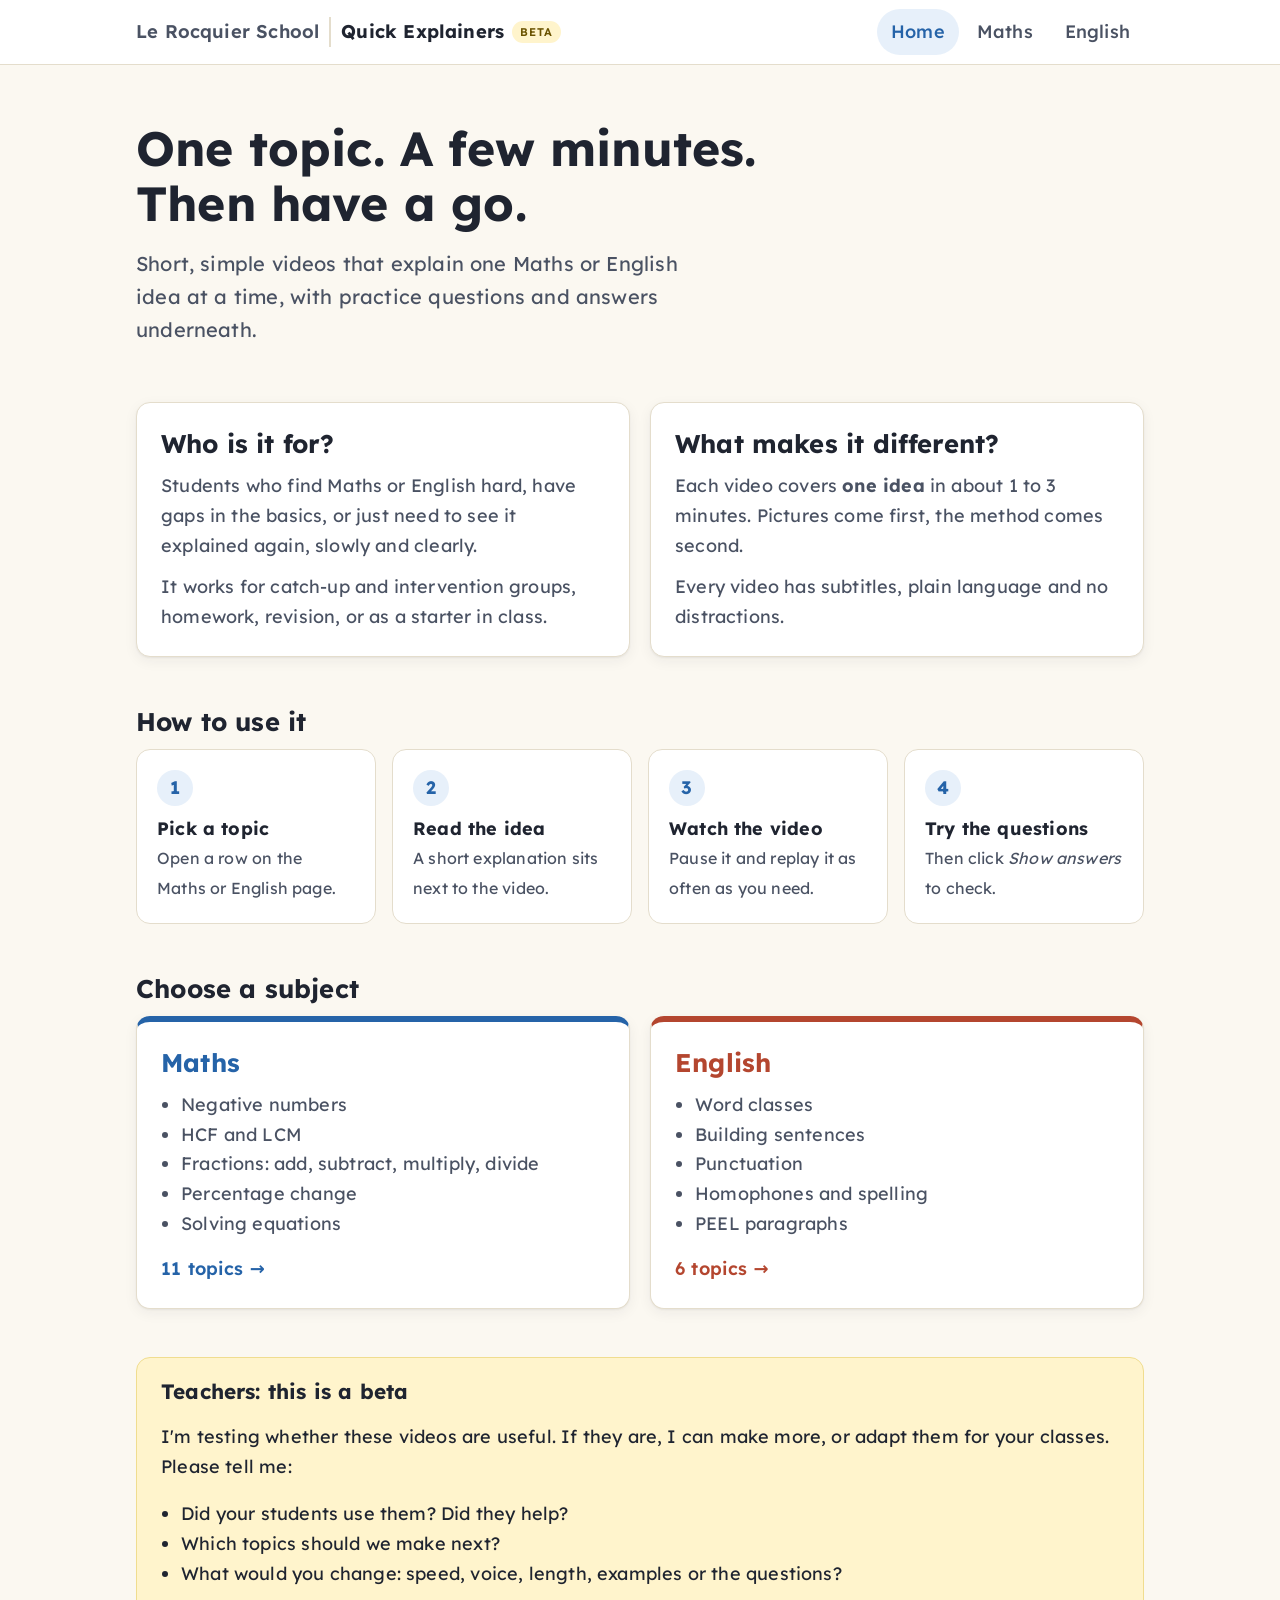
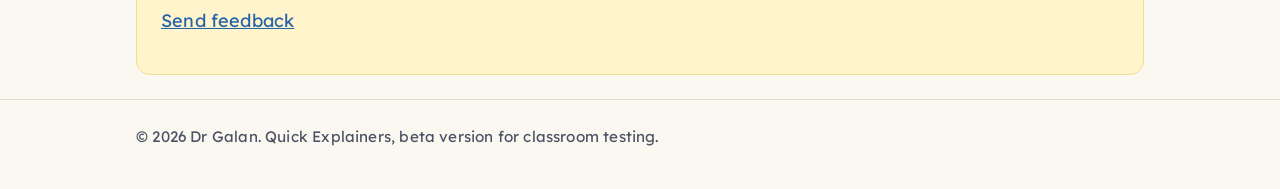
==== index.html @ a1a67efa "Add Quick Explainers beta site: home, Maths and English pages with videos Co-Authored-By: Claude Opu" ====
<!doctype html>
<html lang="en-GB">
<head>
  <meta charset="utf-8">
  <meta name="viewport" content="width=device-width, initial-scale=1">
  <title>Quick Explainers</title>
  <meta name="description" content="Short Maths and English explainer videos with practice questions, for students who need a quick, clear recap.">
  <link rel="preconnect" href="https://fonts.googleapis.com">
  <link rel="preconnect" href="https://fonts.gstatic.com" crossorigin>
  <link href="https://fonts.googleapis.com/css2?family=Lexend:wght@400;500;600;700&display=swap" rel="stylesheet">
  <link rel="stylesheet" href="css/style.css">
</head>
<body>
  <header class="site-header">
    <div class="wrap">
      <a class="brand" href="index.html"><span class="school">Le Rocquier School</span> Quick Explainers <span class="beta">Beta</span></a>
      <nav class="site-nav" aria-label="Main">
        <a href="index.html" aria-current="page">Home</a>
        <a href="maths.html">Maths</a>
        <a href="english.html">English</a>
      </nav>
    </div>
  </header>

  <main class="wrap">
    <section class="hero">
      <h1>One topic. A few minutes.<br>Then have a go.</h1>
      <p class="lead">Short, simple videos that explain one Maths or English idea at a time, with practice questions and answers underneath.</p>
    </section>

    <section aria-labelledby="who">
      <div class="cards">
        <div class="card">
          <h2 id="who">Who is it for?</h2>
          <p>Students who find Maths or English hard, have gaps in the basics, or just need to see it explained again, slowly and clearly.</p>
          <p>It works for catch-up and intervention groups, homework, revision, or as a starter in class.</p>
        </div>
        <div class="card">
          <h2>What makes it different?</h2>
          <p>Each video covers <strong>one idea</strong> in about 1 to 3 minutes. Pictures come first, the method comes second.</p>
          <p>Every video has subtitles, plain language and no distractions.</p>
        </div>
      </div>
    </section>

    <section aria-labelledby="how">
      <h2 id="how">How to use it</h2>
      <ol class="steps">
        <li><strong>Pick a topic</strong><span>Open a row on the Maths or English page.</span></li>
        <li><strong>Read the idea</strong><span>A short explanation sits next to the video.</span></li>
        <li><strong>Watch the video</strong><span>Pause it and replay it as often as you need.</span></li>
        <li><strong>Try the questions</strong><span>Then click <em>Show answers</em> to check.</span></li>
      </ol>
    </section>

    <section aria-labelledby="subjects">
      <h2 id="subjects">Choose a subject</h2>
      <div class="cards">
        <a class="card subject-card maths" href="maths.html">
          <h2>Maths</h2>
          <ul>
            <li>Negative numbers</li>
            <li>HCF and LCM</li>
            <li>Fractions: add, subtract, multiply, divide</li>
            <li>Percentage change</li>
            <li>Solving equations</li>
          </ul>
          <span class="go">11 topics →</span>
        </a>
        <a class="card subject-card english" href="english.html">
          <h2>English</h2>
          <ul>
            <li>Word classes</li>
            <li>Building sentences</li>
            <li>Punctuation</li>
            <li>Homophones and spelling</li>
            <li>PEEL paragraphs</li>
          </ul>
          <span class="go">6 topics →</span>
        </a>
      </div>
    </section>

    <section aria-labelledby="beta">
      <div class="callout">
        <h2 id="beta">Teachers: this is a beta</h2>
        <p>I'm testing whether these videos are useful. If they are, I can make more, or adapt them for your classes. Please tell me:</p>
        <ul>
          <li>Did your students use them? Did they help?</li>
          <li>Which topics should we make next?</li>
          <li>What would you change: speed, voice, length, examples or the questions?</li>
        </ul>
        <p><a href="mailto:j.galan@lrs.sch.je?subject=Quick%20Explainers%20feedback">Send feedback</a></p>
      </div>
    </section>
  </main>

  <footer class="site-footer">
    <div class="wrap">&copy; <span id="year">2026</span> Dr Galan. Quick Explainers, beta version for classroom testing.</div>
  </footer>
</body>
</html>
---- css/style.css ----
/* ---------- Design tokens ---------- */
:root {
  --bg: #fbf8f1;            /* warm cream: easier on the eyes than pure white */
  --surface: #ffffff;
  --ink: #1f2430;
  --ink-soft: #4a5263;
  --line: #e4ddcc;
  --maths: #2563a8;
  --maths-tint: #e7f0fa;
  --english: #b4462f;
  --english-tint: #fbebe6;
  --accent: var(--maths);
  --accent-tint: var(--maths-tint);
  --good: #2f7d4f;
  --good-tint: #e5f4ea;
  --remember: #fff4cc;
  --radius: 14px;
  --shadow: 0 1px 2px rgba(31, 36, 48, .06), 0 4px 14px rgba(31, 36, 48, .06);
  --font: "Lexend", system-ui, -apple-system, "Segoe UI", Roboto, sans-serif;
}

body.english { --accent: var(--english); --accent-tint: var(--english-tint); }

*, *::before, *::after { box-sizing: border-box; }

html { -webkit-text-size-adjust: 100%; }

body {
  margin: 0;
  background: var(--bg);
  color: var(--ink);
  font-family: var(--font);
  font-size: 1.125rem;
  line-height: 1.65;
  letter-spacing: .01em;
}

img, video { max-width: 100%; display: block; }

a { color: var(--accent); }

:focus-visible { outline: 3px solid var(--accent); outline-offset: 3px; border-radius: 4px; }

.wrap { max-width: 1040px; margin: 0 auto; padding: 0 16px; }

/* ---------- Header / nav ---------- */
.site-header {
  background: var(--surface);
  border-bottom: 1px solid var(--line);
  position: sticky; top: 0; z-index: 10;
}
.site-header .wrap {
  display: flex; align-items: center; justify-content: space-between;
  gap: 12px; min-height: 64px; flex-wrap: wrap;
}
.brand {
  font-weight: 700; font-size: 1.15rem; color: var(--ink); text-decoration: none;
  display: flex; align-items: center; gap: 8px;
}
.brand .beta {
  font-size: .7rem; font-weight: 600; text-transform: uppercase; letter-spacing: .08em;
  background: var(--remember); color: #6b5300; padding: 2px 8px; border-radius: 99px;
}
.site-nav { display: flex; gap: 4px; }
.site-nav a {
  text-decoration: none; color: var(--ink-soft); font-weight: 500;
  padding: 8px 14px; border-radius: 99px;
}
.site-nav a:hover { background: var(--bg); color: var(--ink); }
.site-nav a[aria-current="page"] { background: var(--accent-tint); color: var(--accent); }

/* ---------- Hero ---------- */
.hero { padding: 56px 0 32px; }
.hero h1 { font-size: clamp(2rem, 5vw, 3rem); line-height: 1.15; margin: 0 0 16px; }
.hero p.lead { font-size: 1.25rem; color: var(--ink-soft); max-width: 46ch; margin: 0; }
.page-hero { padding: 40px 0 16px; }
.page-hero h1 { font-size: clamp(1.8rem, 4vw, 2.5rem); margin: 0 0 8px; color: var(--accent); }
.page-hero p { margin: 0; color: var(--ink-soft); max-width: 60ch; }

h2 { font-size: 1.6rem; line-height: 1.25; margin: 0 0 12px; }
h3 { font-size: 1.2rem; margin: 0 0 8px; }

section { padding: 24px 0; }

/* ---------- Cards (home) ---------- */
.cards { display: grid; grid-template-columns: repeat(auto-fit, minmax(260px, 1fr)); gap: 20px; }
.card {
  background: var(--surface); border: 1px solid var(--line); border-radius: var(--radius);
  padding: 24px; box-shadow: var(--shadow);
}
.card p { margin: 0 0 12px; color: var(--ink-soft); }
.card p:last-child { margin-bottom: 0; }

.subject-card { display: flex; flex-direction: column; text-decoration: none; color: inherit; border-top: 6px solid var(--c); transition: transform .15s ease; }
.subject-card:hover { transform: translateY(-3px); }
.subject-card h2 { color: var(--c); }
.subject-card ul { margin: 0 0 16px; padding-left: 20px; color: var(--ink-soft); }
.subject-card .go { margin-top: auto; font-weight: 600; color: var(--c); }
.subject-card.maths { --c: var(--maths); }
.subject-card.english { --c: var(--english); }

.steps { counter-reset: step; list-style: none; padding: 0; margin: 0; display: grid; grid-template-columns: repeat(auto-fit, minmax(200px, 1fr)); gap: 16px; }
.steps li { background: var(--surface); border: 1px solid var(--line); border-radius: var(--radius); padding: 20px; }
.steps li::before {
  counter-increment: step; content: counter(step);
  display: inline-grid; place-items: center; width: 36px; height: 36px; border-radius: 50%;
  background: var(--accent-tint); color: var(--accent); font-weight: 700; margin-bottom: 8px;
}
.steps strong { display: block; }
.steps span { color: var(--ink-soft); font-size: 1rem; }

.callout {
  background: var(--remember); border-radius: var(--radius); padding: 20px 24px;
  border: 1px solid #f0dd8f;
}
.callout h2 { font-size: 1.3rem; }
.callout ul { margin: 8px 0 0; padding-left: 20px; }

/* ---------- Toolbar ---------- */
.toolbar { display: flex; gap: 8px; flex-wrap: wrap; justify-content: flex-end; margin: 8px 0 16px; }
.btn {
  font: inherit; font-size: .95rem; font-weight: 500; cursor: pointer;
  background: var(--surface); color: var(--ink); border: 1px solid var(--line);
  padding: 8px 16px; border-radius: 99px; min-height: 44px;
}
.btn:hover { border-color: var(--accent); color: var(--accent); }

/* ---------- Topic accordion ---------- */
.topics { display: grid; gap: 14px; padding-bottom: 48px; }

.topic {
  background: var(--surface); border: 1px solid var(--line); border-radius: var(--radius);
  box-shadow: var(--shadow); overflow: hidden;
}
.topic[open] { border-color: var(--accent); }

.topic > summary {
  list-style: none; cursor: pointer; display: flex; align-items: center; gap: 16px;
  padding: 16px 20px; min-height: 72px;
}
.topic > summary::-webkit-details-marker { display: none; }
.topic > summary:hover { background: var(--accent-tint); }

.topic .num {
  flex: none; display: grid; place-items: center; width: 44px; height: 44px; border-radius: 12px;
  background: var(--accent-tint); color: var(--accent); font-weight: 700; font-size: 1.1rem;
}
.topic[open] .num { background: var(--accent); color: #fff; }

.topic .title { flex: 1; min-width: 0; }
.topic .title strong { display: block; font-size: 1.2rem; line-height: 1.3; }
.topic .title span { color: var(--ink-soft); font-size: .98rem; }

.topic .meta { flex: none; color: var(--ink-soft); font-size: .9rem; white-space: nowrap; }

.topic .chev {
  flex: none; width: 14px; height: 14px; border-right: 3px solid var(--ink-soft); border-bottom: 3px solid var(--ink-soft);
  transform: rotate(45deg); margin: 0 6px 6px 0; transition: transform .2s ease;
}
.topic[open] .chev { transform: rotate(225deg); margin: 6px 6px 0 0; }

.topic-body { padding: 4px 20px 24px; border-top: 1px solid var(--line); }

.topic-grid { display: grid; grid-template-columns: 1fr 1.25fr; gap: 24px; align-items: start; padding-top: 20px; }

.explain p { margin: 0 0 12px; }
.explain ul, .explain ol { margin: 0 0 12px; padding-left: 22px; }
.explain li { margin-bottom: 4px; }

.remember {
  background: var(--remember); border-left: 5px solid #e0b400; border-radius: 8px;
  padding: 12px 16px; margin-top: 12px; font-weight: 500;
}
.remember::before { content: "Remember: "; font-weight: 700; }

.video-box video {
  width: 100%; aspect-ratio: 16 / 9; background: #111; border-radius: 10px;
}
.video-box p { font-size: .9rem; color: var(--ink-soft); margin: 8px 0 0; }

.practice { margin-top: 28px; }
.practice h3 { display: flex; align-items: center; gap: 8px; }
.practice > ol { padding-left: 26px; margin: 0 0 16px; }
.practice > ol > li { margin-bottom: 10px; padding-left: 4px; }
.practice .hint { color: var(--ink-soft); font-size: .95rem; margin: 0 0 12px; }

.answers { border-radius: 10px; background: var(--good-tint); border: 1px solid #bfe0cb; }
.answers > summary {
  list-style: none; cursor: pointer; padding: 12px 16px; font-weight: 600; color: var(--good);
  display: flex; align-items: center; gap: 8px; min-height: 48px;
}
.answers > summary::-webkit-details-marker { display: none; }
.answers > summary::before { content: "👁"; }
.answers > summary .hide-label { display: none; }
.answers[open] > summary .show-label { display: none; }
.answers[open] > summary .hide-label { display: inline; }
.answers > ol { margin: 0; padding: 0 16px 16px 42px; }
.answers > ol > li { margin-bottom: 6px; }

.frac {
  display: inline-flex; flex-direction: column; align-items: center; vertical-align: middle;
  line-height: 1.05; font-size: .95em; margin: 0 2px;
}
.frac > span:first-child { border-bottom: 2px solid currentColor; padding: 0 3px; }
.frac > span:last-child { padding: 0 3px; }

.gap { display: inline-block; min-width: 4.5em; border-bottom: 2px solid var(--ink-soft); }
.u { text-decoration: underline; text-decoration-thickness: 2px; text-underline-offset: 4px; font-weight: 600; }

.extract {
  background: var(--bg); border-left: 5px solid var(--accent); padding: 10px 16px; border-radius: 6px;
  font-style: italic; margin: 8px 0 12px;
}

/* ---------- Footer ---------- */
.site-footer { border-top: 1px solid var(--line); padding: 24px 0 40px; color: var(--ink-soft); font-size: .95rem; }

/* ---------- Small screens ---------- */
@media (max-width: 760px) {
  body { font-size: 1.05rem; }
  .topic-grid { grid-template-columns: 1fr; }
  .video-box { order: -1; }
  .topic > summary { gap: 12px; padding: 14px 14px; }
  .topic .meta { display: none; }
  .topic-body { padding: 4px 14px 20px; }
  .site-header .wrap { padding-top: 8px; padding-bottom: 8px; }
}

@media (prefers-reduced-motion: reduce) {
  * { transition: none !important; }
}

@media print {
  .site-header, .toolbar, video, .video-box { display: none !important; }
  .topic { break-inside: avoid; box-shadow: none; }
  .answers:not([open]) { display: none; }
}

/* School name in the header */
.brand .school {
  font-weight: 600; color: var(--ink-soft); padding-right: 10px; margin-right: 2px;
  border-right: 2px solid var(--line);
}
@media (max-width: 480px) {
  .brand { flex-wrap: wrap; row-gap: 0; }
  .brand .school { flex-basis: 100%; border: 0; padding: 0; font-size: .9rem; }
}
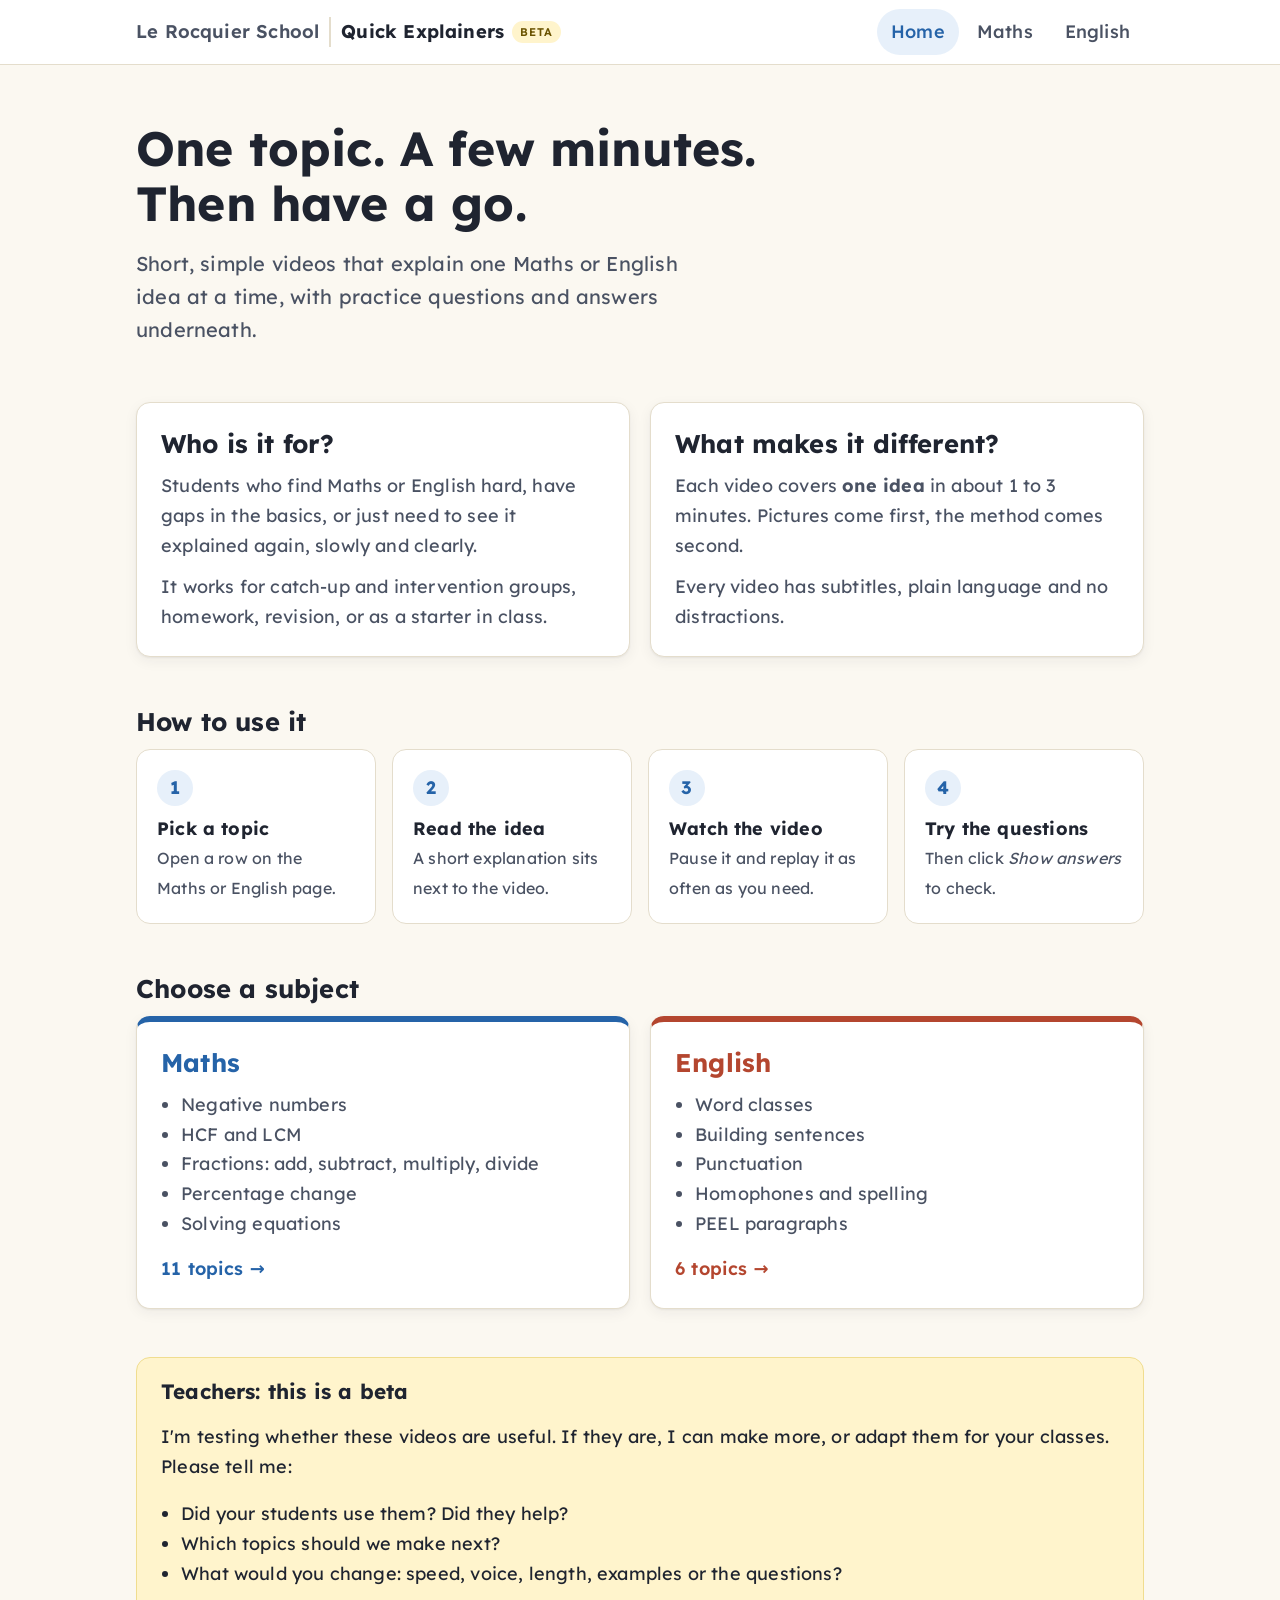
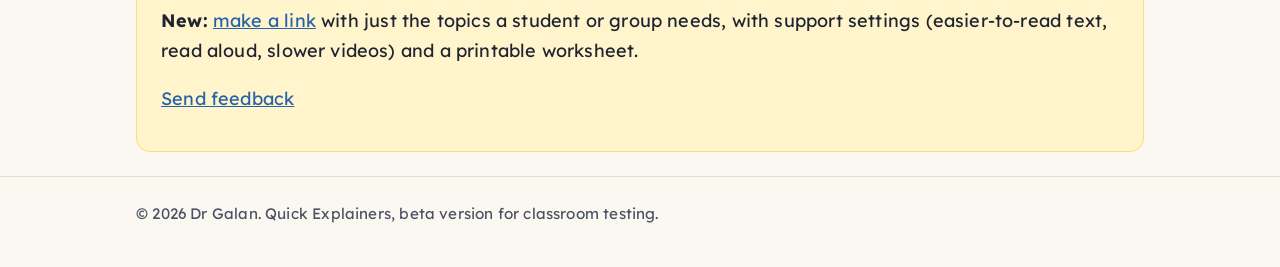
==== commit 3fa983ad: "Add topic links, support settings, read aloud and printable worksheets with video QR codes - builder" ====
--- a/index.html
+++ b/index.html
@@ -90,6 +90,7 @@
           <li>Which topics should we make next?</li>
           <li>What would you change: speed, voice, length, examples or the questions?</li>
         </ul>
+        <p><strong>New:</strong> <a href="builder.html">make a link</a> with just the topics a student or group needs, with support settings (easier-to-read text, read aloud, slower videos) and a printable worksheet.</p>
         <p><a href="mailto:j.galan@lrs.sch.je?subject=Quick%20Explainers%20feedback">Send feedback</a></p>
       </div>
     </section>
--- a/css/style.css
+++ b/css/style.css
@@ -201,8 +201,14 @@
   display: inline-flex; flex-direction: column; align-items: center; vertical-align: middle;
   line-height: 1.05; font-size: .95em; margin: 0 2px;
 }
-.frac > span:first-child { border-bottom: 2px solid currentColor; padding: 0 3px; }
-.frac > span:last-child { padding: 0 3px; }
+.frac > .top { border-bottom: 2px solid currentColor; padding: 0 3px; }
+.frac > .bot { padding: 0 3px; }
+
+/* Text only screen readers and read-aloud hear, e.g. "1 over 2" for a stacked fraction */
+.sr-only {
+  position: absolute !important; width: 1px; height: 1px; padding: 0; margin: -1px;
+  overflow: hidden; clip: rect(0 0 0 0); white-space: nowrap; border: 0;
+}
 
 .gap { display: inline-block; min-width: 4.5em; border-bottom: 2px solid var(--ink-soft); }
 .u { text-decoration: underline; text-decoration-thickness: 2px; text-underline-offset: 4px; font-weight: 600; }
@@ -245,3 +251,145 @@
   .brand { flex-wrap: wrap; row-gap: 0; }
   .brand .school { flex-basis: 100%; border: 0; padding: 0; font-size: .9rem; }
 }
+
+/* =====================================================================
+   Pathways, support settings and printable worksheets
+   ===================================================================== */
+
+/* Each topic keeps its subject colour when Maths and English are mixed */
+.is-maths { --accent: var(--maths); --accent-tint: var(--maths-tint); }
+.is-english { --accent: var(--english); --accent-tint: var(--english-tint); }
+
+.small { font-size: .9rem; color: var(--ink-soft); }
+.loading { padding: 40px 0; color: var(--ink-soft); }
+.notice { background: var(--remember); border-radius: 8px; padding: 8px 14px; margin-top: 16px; }
+.btn-primary { background: var(--accent); border-color: var(--accent); color: #fff; font-weight: 600; }
+.btn-primary:hover { color: #fff; filter: brightness(1.08); }
+a.btn { display: inline-flex; align-items: center; text-decoration: none; }
+.btn-icon { min-width: 44px; padding: 8px 0; justify-content: center; }
+.btn:disabled { opacity: .35; cursor: default; }
+.read-btn { margin: 4px 0 12px; }
+.print-topic { margin: 12px 0 0; font-size: .95rem; }
+
+/* Tick boxes with a bold label and a plain-English line underneath */
+.tick { display: flex; gap: 12px; align-items: flex-start; padding: 10px 12px; border-radius: 10px; cursor: pointer; }
+.tick:hover { background: var(--accent-tint); }
+.tick input { width: 22px; height: 22px; margin: 3px 0 0; flex: none; accent-color: var(--accent); }
+.tick strong { display: block; line-height: 1.3; }
+.tick > span > span { display: block; font-size: .92rem; color: var(--ink-soft); line-height: 1.4; }
+
+.speeds { border: 0; padding: 8px 12px 0; margin: 0; display: flex; flex-wrap: wrap; gap: 8px; align-items: center; }
+.speeds legend { font-weight: 700; padding: 0; margin-bottom: 6px; }
+.pill input { position: absolute; opacity: 0; }
+.pill span { display: inline-block; padding: 6px 16px; border: 1px solid var(--line); border-radius: 99px; cursor: pointer; background: var(--surface); }
+.pill input:checked + span { background: var(--accent); border-color: var(--accent); color: #fff; }
+.pill input:focus-visible + span { outline: 3px solid var(--accent); outline-offset: 2px; }
+
+/* Student "Change how it looks" panel */
+.pathway .toolbar { justify-content: space-between; align-items: flex-start; }
+.settings { flex: 1 1 320px; max-width: 560px; }
+.settings > summary {
+  list-style: none; cursor: pointer; display: inline-flex; align-items: center; min-height: 44px;
+  padding: 8px 16px; border: 1px solid var(--line); border-radius: 99px; background: var(--surface); font-weight: 500; font-size: .95rem;
+}
+.settings > summary::-webkit-details-marker { display: none; }
+.settings > summary::before { content: "⚙"; margin-right: 8px; }
+.settings[open] > summary { border-color: var(--accent); color: var(--accent); }
+.settings-body { background: var(--surface); border: 1px solid var(--line); border-radius: var(--radius); padding: 8px 4px 14px; margin-top: 8px; }
+
+/* Teacher builder */
+.builder-grid { display: grid; grid-template-columns: 1.15fr 1fr; gap: 32px; align-items: start; padding-bottom: 48px; }
+.builder-grid h2 { font-size: 1.25rem; margin: 20px 0 10px; }
+.builder-grid > div > h2:first-child { margin-top: 0; }
+.builder-side { position: sticky; top: 84px; }
+.topic-pick { border: 1px solid var(--line); border-top: 6px solid var(--accent); border-radius: var(--radius); background: var(--surface); padding: 6px 4px 8px; margin: 0 0 16px; }
+.topic-pick legend { font-weight: 700; font-size: 1.1rem; color: var(--accent); padding: 0 8px; }
+.order { margin: 0; padding: 0; list-style: none; counter-reset: ord; background: var(--surface); border: 1px solid var(--line); border-radius: var(--radius); }
+.order li { display: flex; justify-content: space-between; align-items: center; gap: 8px; padding: 6px 8px 6px 12px; border-bottom: 1px solid var(--line); counter-increment: ord; }
+.order li:last-child { border-bottom: 0; }
+.order li > span:first-child::before { content: counter(ord) ". "; font-weight: 700; color: var(--accent); }
+.order li.small::before, .order li.small > span::before { content: none; }
+.order-btns { display: flex; gap: 4px; flex: none; }
+.out-label { display: block; font-weight: 600; margin: 12px 0 4px; }
+.out-row { display: flex; gap: 6px; }
+.out-row input { flex: 1; min-width: 0; font: inherit; font-size: .9rem; padding: 8px 12px; border: 1px solid var(--line); border-radius: 10px; background: var(--bg); }
+.qr-box { margin-top: 16px; }
+.qr-box > summary { cursor: pointer; color: var(--accent); font-weight: 500; }
+.qr-box svg { width: min(260px, 100%); height: auto; margin-top: 10px; background: #fff; }
+
+@media (max-width: 860px) {
+  .builder-grid { grid-template-columns: 1fr; }
+  .builder-side { position: static; }
+}
+
+/* ---------- Support settings ---------- */
+html.font-readable { font-size: 112.5%; }
+html.font-readable body { background: #fdfbf5; line-height: 1.85; letter-spacing: .035em; word-spacing: .14em; }
+html.font-readable .explain p, html.font-readable .practice li { max-width: 58ch; }
+html.font-readable .topic, html.font-readable .settings-body { box-shadow: none; }
+
+html.motion-reduce *, html.motion-reduce *::before, html.motion-reduce *::after {
+  transition: none !important; animation: none !important; scroll-behavior: auto !important;
+}
+html.motion-reduce .subject-card:hover { transform: none; }
+
+html.chunk-small .practice > ol > li:nth-child(n+4),
+html.chunk-small .answers > ol > li:nth-child(n+4),
+html.chunk-small .sheet-qs > li:nth-child(n+4),
+html.chunk-small .sheet-ans > li:nth-child(n+4) { display: none; }
+
+/* ---------- Printable worksheet ---------- */
+.print-bar { display: flex; flex-wrap: wrap; gap: 10px; align-items: center; padding: 20px 0; }
+.sheet { background: #fff; border: 1px solid var(--line); border-radius: 6px; padding: 32px 40px; margin-bottom: 48px; max-width: 820px; }
+.sheet-head { display: flex; flex-wrap: wrap; gap: 8px 24px; align-items: flex-end; border-bottom: 2px solid var(--ink); padding-bottom: 10px; margin-bottom: 8px; }
+.sheet-brand { margin: 0; font-weight: 700; flex: 1 1 100%; }
+.sheet-name { margin: 0; flex: 1; display: flex; gap: 8px; }
+.sheet-name span { flex: 1; border-bottom: 1px solid var(--ink-soft); min-width: 6em; }
+
+.sheet-topic { padding: 22px 0 8px; border-bottom: 1px dashed var(--line); }
+.sheet-topic h2 { font-size: 1.45rem; margin: 0; color: var(--accent); display: flex; align-items: center; gap: 10px; }
+.sheet-num {
+  display: inline-grid; place-items: center; width: 34px; height: 34px; border-radius: 9px; flex: none;
+  background: var(--accent); color: #fff; font-size: 1rem; font-weight: 700;
+}
+.sheet-sub { margin: 2px 0 10px; color: var(--ink-soft); }
+.sheet-grid { display: grid; grid-template-columns: 1fr auto; gap: 24px; align-items: start; }
+.sheet-qr { margin: 0; width: 132px; text-align: center; border: 1px solid var(--line); border-radius: 10px; padding: 10px; }
+.sheet-qr svg { width: 110px; height: 110px; display: block; margin: 0 auto; }
+.sheet-qr figcaption { font-size: .8rem; line-height: 1.3; margin-top: 6px; color: var(--ink-soft); }
+.sheet-topic h3 { margin-top: 14px; }
+
+/* Space to write under each question */
+.sheet-qs { padding-left: 26px; }
+.sheet-qs > li { margin-bottom: 6px; }
+.sheet-qs > li::after {
+  content: ""; display: block; height: 4.2em; margin-top: 2px;
+  background: repeating-linear-gradient(to bottom, transparent 0, transparent calc(2.1em - 1px), #c9c2b2 calc(2.1em - 1px), #c9c2b2 2.1em);
+}
+.sheet-qs.lines-3 > li::after { height: 6.3em; }
+
+.sheet-answers { padding-top: 24px; }
+.sheet-answers > h2 { font-size: 1.6rem; }
+.sheet-answers h3 { display: flex; align-items: center; gap: 10px; margin: 18px 0 6px; }
+.sheet-answers h3 .sheet-num { width: 28px; height: 28px; font-size: .9rem; background: var(--ink-soft); }
+.sheet-ans { margin: 0; padding-left: 26px; }
+
+@media (max-width: 640px) {
+  .sheet { padding: 20px 16px; }
+  .sheet-grid { grid-template-columns: 1fr; }
+}
+
+@media print {
+  @page { size: A4; margin: 14mm; }
+  html, body { background: #fff !important; font-size: 11.5pt; }
+  .site-footer, .print-bar, .notice, .read-btn, .print-topic, .settings { display: none !important; }
+  .print-view .wrap { max-width: none; padding: 0; }
+  .sheet { border: 0; padding: 0; margin: 0; max-width: none; }
+  .sheet-topic { break-inside: auto; }
+  .sheet-topic h2, .sheet-topic h3, .sheet-grid, .sheet-qs > li { break-inside: avoid; }
+  .sheet-topic h2 { break-after: avoid; }
+  .sheet-answers { break-before: page; }
+  .sheet-num { -webkit-print-color-adjust: exact; print-color-adjust: exact; }
+  .remember { -webkit-print-color-adjust: exact; print-color-adjust: exact; }
+  html.font-readable body { font-size: 13pt; }
+}
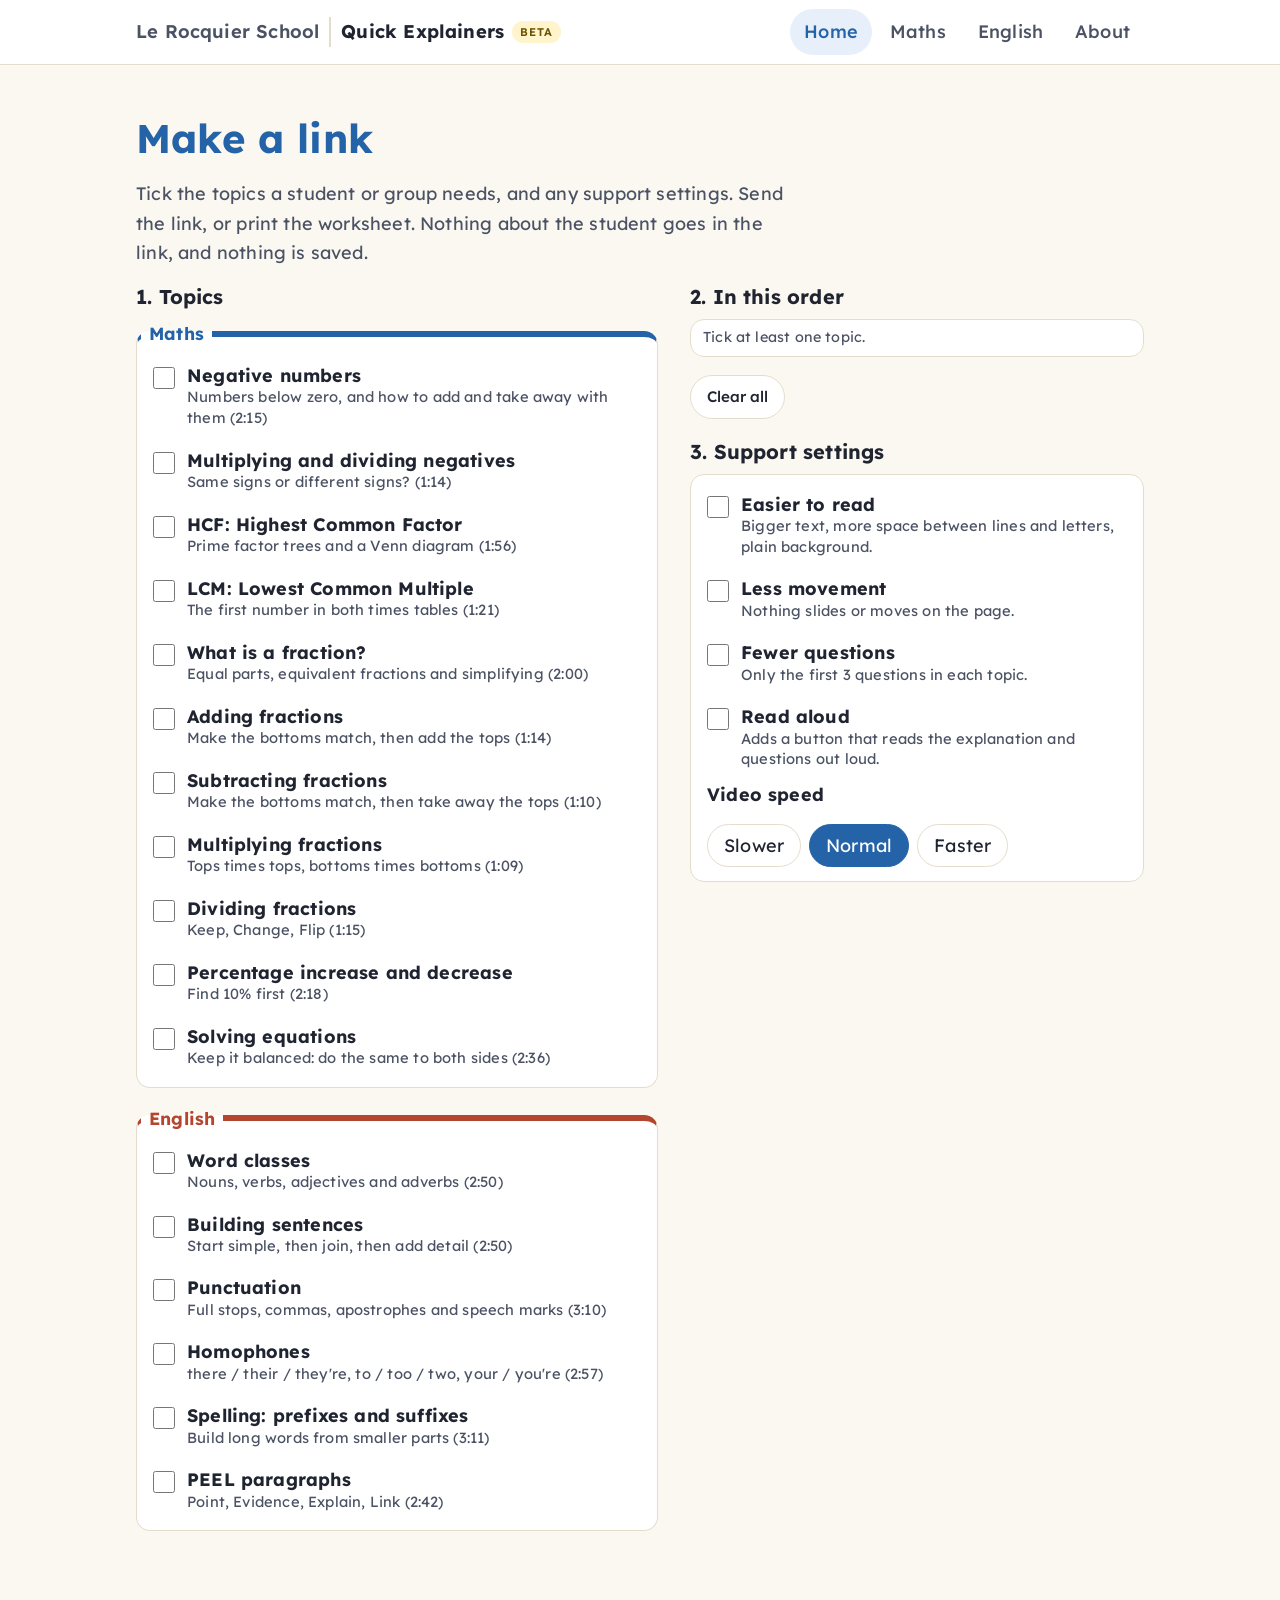
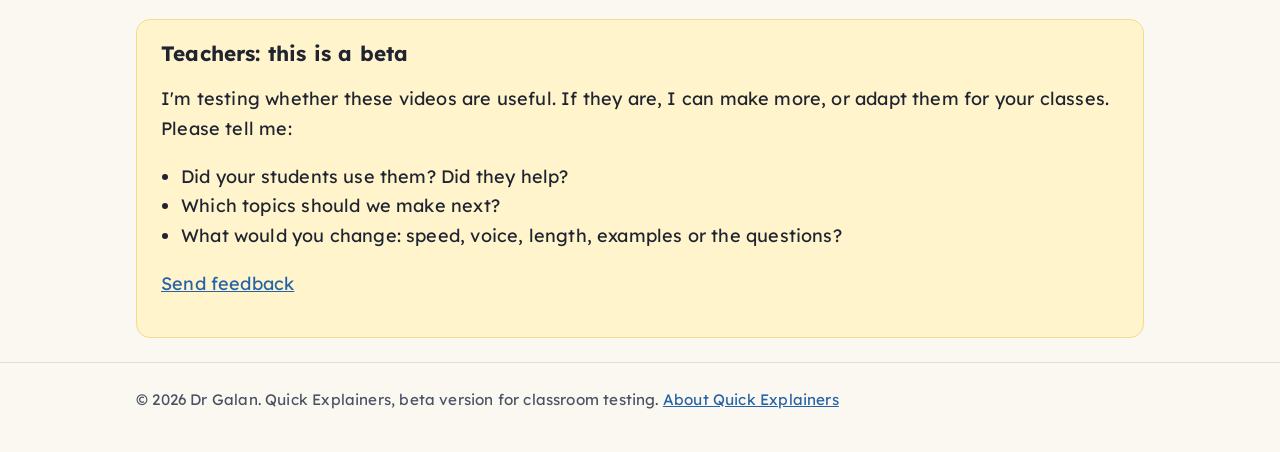
==== commit fff1655a: "Make the link builder the home page; move the intro to about.html - index.html is now the 'make a li" ====
--- a/index.html
+++ b/index.html
@@ -3,14 +3,14 @@
 <head>
   <meta charset="utf-8">
   <meta name="viewport" content="width=device-width, initial-scale=1">
-  <title>Quick Explainers</title>
-  <meta name="description" content="Short Maths and English explainer videos with practice questions, for students who need a quick, clear recap.">
-  <link rel="preconnect" href="https://fonts.googleapis.com">
+  <title>Quick Explainers – make a link</title>
+  <meta name="description" content="Teachers: choose topics and settings, then share a link or print a worksheet.">
+    <link rel="preconnect" href="https://fonts.googleapis.com">
   <link rel="preconnect" href="https://fonts.gstatic.com" crossorigin>
   <link href="https://fonts.googleapis.com/css2?family=Lexend:wght@400;500;600;700&display=swap" rel="stylesheet">
   <link rel="stylesheet" href="css/style.css">
 </head>
-<body>
+<body class="builder">
   <header class="site-header">
     <div class="wrap">
       <a class="brand" href="index.html"><span class="school">Le Rocquier School</span> Quick Explainers <span class="beta">Beta</span></a>
@@ -18,68 +18,40 @@
         <a href="index.html" aria-current="page">Home</a>
         <a href="maths.html">Maths</a>
         <a href="english.html">English</a>
+        <a href="about.html">About</a>
       </nav>
     </div>
   </header>
 
-  <main class="wrap">
-    <section class="hero">
-      <h1>One topic. A few minutes.<br>Then have a go.</h1>
-      <p class="lead">Short, simple videos that explain one Maths or English idea at a time, with practice questions and answers underneath.</p>
+  <main class="wrap" id="builderApp">
+    <section class="page-hero">
+      <h1>Make a link</h1>
+      <p>Tick the topics a student or group needs, and any support settings. Send the link, or print the worksheet. Nothing about the student goes in the link, and nothing is saved.</p>
     </section>
 
-    <section aria-labelledby="who">
-      <div class="cards">
-        <div class="card">
-          <h2 id="who">Who is it for?</h2>
-          <p>Students who find Maths or English hard, have gaps in the basics, or just need to see it explained again, slowly and clearly.</p>
-          <p>It works for catch-up and intervention groups, homework, revision, or as a starter in class.</p>
-        </div>
-        <div class="card">
-          <h2>What makes it different?</h2>
-          <p>Each video covers <strong>one idea</strong> in about 1 to 3 minutes. Pictures come first, the method comes second.</p>
-          <p>Every video has subtitles, plain language and no distractions.</p>
+    <div class="builder-grid">
+      <div>
+        <h2>1. Topics</h2>
+        <div id="topicLists"><p class="loading">Loading topics…</p></div>
+      </div>
+      <div class="builder-side">
+        <h2>2. In this order</h2>
+        <ol class="order" id="order"></ol>
+        <p><button class="btn" type="button" id="clearAll">Clear all</button></p>
+
+        <h2>3. Support settings</h2>
+        <div id="settingsBox" class="settings-body"></div>
+
+        <div id="output" hidden>
+          <h2>4. Share</h2>
+          <label class="out-label" for="studentLink">Student link</label>
+          <div class="out-row"><input id="studentLink" readonly><button class="btn" type="button" id="copyStudent">Copy</button><a class="btn" id="openStudent" target="_blank" rel="noopener">Open</a></div>
+          <label class="out-label" for="sheetLink">Printable worksheet</label>
+          <div class="out-row"><input id="sheetLink" readonly><button class="btn" type="button" id="copySheet">Copy</button><a class="btn" id="openSheet" target="_blank" rel="noopener">Open</a></div>
+          <details class="qr-box"><summary>Show a QR code for the board</summary><div id="qr"></div></details>
         </div>
       </div>
-    </section>
-
-    <section aria-labelledby="how">
-      <h2 id="how">How to use it</h2>
-      <ol class="steps">
-        <li><strong>Pick a topic</strong><span>Open a row on the Maths or English page.</span></li>
-        <li><strong>Read the idea</strong><span>A short explanation sits next to the video.</span></li>
-        <li><strong>Watch the video</strong><span>Pause it and replay it as often as you need.</span></li>
-        <li><strong>Try the questions</strong><span>Then click <em>Show answers</em> to check.</span></li>
-      </ol>
-    </section>
-
-    <section aria-labelledby="subjects">
-      <h2 id="subjects">Choose a subject</h2>
-      <div class="cards">
-        <a class="card subject-card maths" href="maths.html">
-          <h2>Maths</h2>
-          <ul>
-            <li>Negative numbers</li>
-            <li>HCF and LCM</li>
-            <li>Fractions: add, subtract, multiply, divide</li>
-            <li>Percentage change</li>
-            <li>Solving equations</li>
-          </ul>
-          <span class="go">11 topics →</span>
-        </a>
-        <a class="card subject-card english" href="english.html">
-          <h2>English</h2>
-          <ul>
-            <li>Word classes</li>
-            <li>Building sentences</li>
-            <li>Punctuation</li>
-            <li>Homophones and spelling</li>
-            <li>PEEL paragraphs</li>
-          </ul>
-          <span class="go">6 topics →</span>
-        </a>
-      </div>
-    </section>
+    </div>
 
     <section aria-labelledby="beta">
       <div class="callout">
@@ -90,14 +62,18 @@
           <li>Which topics should we make next?</li>
           <li>What would you change: speed, voice, length, examples or the questions?</li>
         </ul>
-        <p><strong>New:</strong> <a href="builder.html">make a link</a> with just the topics a student or group needs, with support settings (easier-to-read text, read aloud, slower videos) and a printable worksheet.</p>
         <p><a href="mailto:j.galan@lrs.sch.je?subject=Quick%20Explainers%20feedback">Send feedback</a></p>
       </div>
     </section>
   </main>
 
   <footer class="site-footer">
-    <div class="wrap">&copy; <span id="year">2026</span> Dr Galan. Quick Explainers, beta version for classroom testing.</div>
+    <div class="wrap">&copy; <span id="year">2026</span> Dr Galan. Quick Explainers, beta version for classroom testing. <a href="about.html">About Quick Explainers</a></div>
   </footer>
+
+  <script src="js/vendor/qrcode.js"></script>
+  <script src="js/support.js"></script>
+  <script src="js/topics.js"></script>
+  <script src="js/builder.js"></script>
 </body>
 </html>
